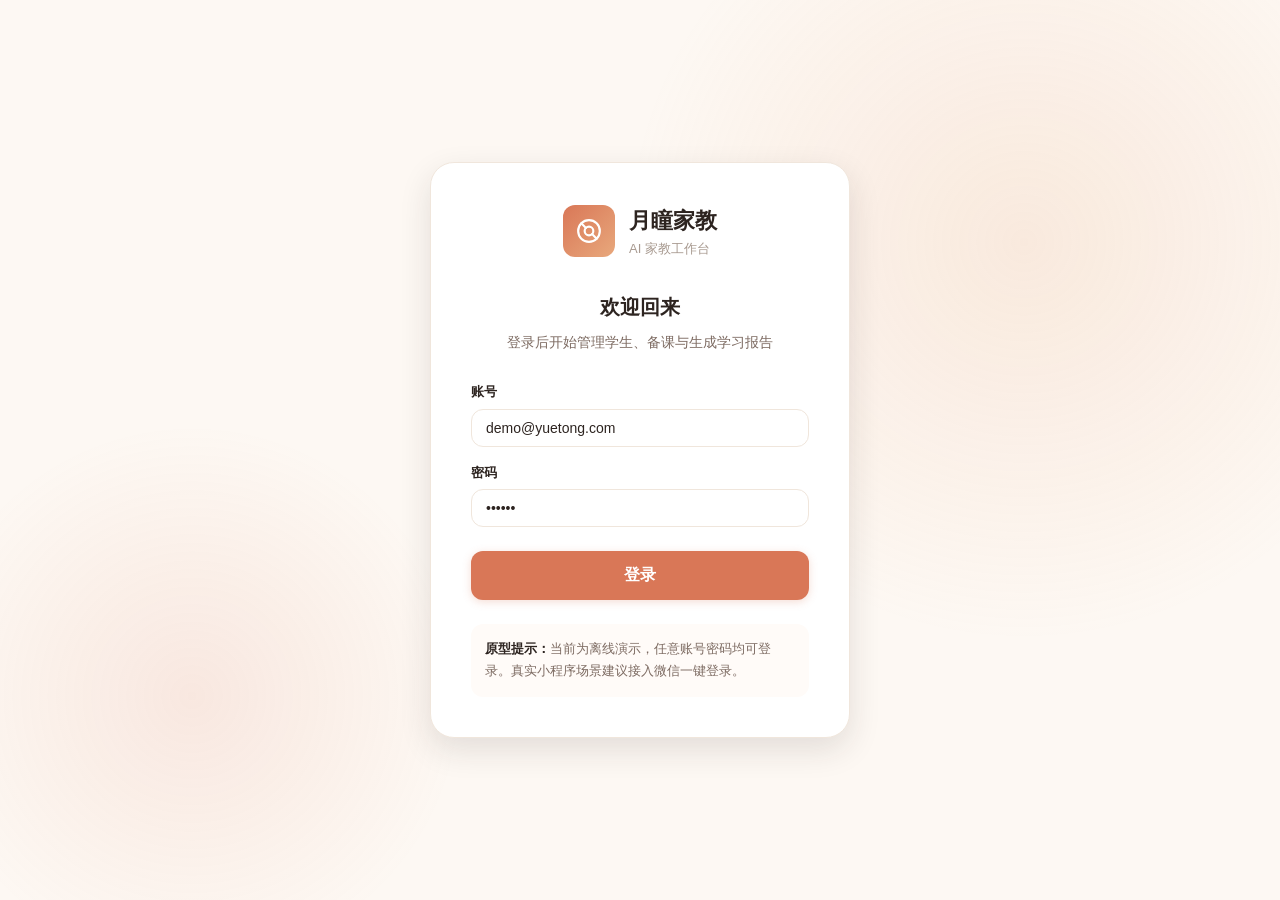
==== login.html @ ea89f26a "Initial commit: Yuetong tutor workbench prototype" ====
<!DOCTYPE html>
<html lang="zh-CN">
<head>
  <meta charset="UTF-8">
  <meta name="viewport" content="width=device-width, initial-scale=1.0, viewport-fit=cover">
  <title>登录 · 月瞳家教工作台</title>
  <link rel="stylesheet" href="styles.css">
  <style>
    .login-page {
      min-height: 100vh;
      display: flex;
      align-items: center;
      justify-content: center;
      padding: 24px;
      position: relative;
      overflow: hidden;
    }
    .login-page::before {
      content: "";
      position: fixed;
      top: -30%;
      right: -20%;
      width: 80vw;
      height: 80vw;
      background: radial-gradient(circle, rgba(232, 168, 124, 0.18) 0%, transparent 55%);
      pointer-events: none;
    }
    .login-page::after {
      content: "";
      position: fixed;
      bottom: -20%;
      left: -15%;
      width: 60vw;
      height: 60vw;
      background: radial-gradient(circle, rgba(217, 119, 87, 0.12) 0%, transparent 50%);
      pointer-events: none;
    }
    .login-card {
      background: var(--surface);
      border: 1px solid var(--border);
      border-radius: var(--radius-xl);
      box-shadow: var(--shadow-lg);
      width: 100%;
      max-width: 420px;
      padding: 40px;
      position: relative;
      z-index: 1;
    }
    .login-brand {
      display: flex;
      align-items: center;
      justify-content: center;
      gap: 14px;
      margin-bottom: 32px;
    }
    .login-brand-icon {
      width: 52px;
      height: 52px;
      border-radius: var(--radius-md);
      background: linear-gradient(135deg, var(--primary), var(--secondary));
      display: flex;
      align-items: center;
      justify-content: center;
      color: #fff;
    }
    .login-brand-text { text-align: left; }
    .login-brand-title { font-size: 22px; font-weight: 700; color: var(--text); }
    .login-brand-subtitle { font-size: 13px; color: var(--text-muted); }
    .login-title { font-size: 20px; font-weight: 600; text-align: center; margin-bottom: 8px; }
    .login-desc { font-size: 14px; color: var(--text-sub); text-align: center; margin-bottom: 28px; }
    .login-hint {
      margin-top: 24px;
      padding: 14px;
      background: var(--surface-elevated);
      border-radius: var(--radius-md);
      font-size: 13px;
      color: var(--text-sub);
      line-height: 1.7;
    }
    .login-hint strong { color: var(--text); }
    @media (max-width: 480px) {
      .login-card { padding: 28px 22px; }
    }
  </style>
</head>
<body>
  <div class="login-page">
    <div class="login-card animate-fade-up">
      <div class="login-brand">
        <div class="login-brand-icon" aria-hidden="true">
          <svg width="26" height="26" viewBox="0 0 24 24" fill="none" stroke="currentColor" stroke-width="2" stroke-linecap="round" stroke-linejoin="round"><circle cx="12" cy="12" r="10"/><circle cx="12" cy="12" r="4"/><path d="m4.93 4.93 4.24 4.24"/><path d="m14.83 14.83 4.24 4.24"/></svg>
        </div>
        <div class="login-brand-text">
          <div class="login-brand-title">月瞳家教</div>
          <div class="login-brand-subtitle">AI 家教工作台</div>
        </div>
      </div>

      <h1 class="login-title">欢迎回来</h1>
      <p class="login-desc">登录后开始管理学生、备课与生成学习报告</p>

      <form id="login-form" onsubmit="return handleLogin(event)">
        <div class="form-group">
          <label class="form-label" for="login-account">账号</label>
          <input type="text" id="login-account" class="input" value="demo@yuetong.com" placeholder="请输入账号">
        </div>
        <div class="form-group">
          <label class="form-label" for="login-password">密码</label>
          <input type="password" id="login-password" class="input" value="123456" placeholder="请输入密码">
        </div>
        <button type="submit" class="btn btn-primary w-full btn-lg" style="margin-top: 8px;">登录</button>
      </form>

      <div class="login-hint">
        <strong>原型提示：</strong>当前为离线演示，任意账号密码均可登录。真实小程序场景建议接入微信一键登录。
      </div>
    </div>
  </div>

  <script src="mock.js"></script>
  <script src="app.js"></script>
  <script>
    function handleLogin(e) {
      e.preventDefault();
      localStorage.setItem('yuetong_logged_in', '1');
      localStorage.removeItem('yuetong_seen_disclaimer');
      window.location.href = 'index.html';
      return false;
    }
  </script>
</body>
</html>
---- styles.css ----
:root {
  --primary: #D97757;
  --primary-hover: #C25E3A;
  --primary-soft: #FDF0EB;
  --secondary: #E8A87C;
  --bg: #FDF8F3;
  --surface: #FFFFFF;
  --surface-elevated: #FFFBF8;
  --border: #F0E6DC;
  --divider: #F5EDE6;
  --text: #2D2420;
  --text-sub: #7D6B62;
  --text-muted: #A89A90;
  --success: #6B9E75;
  --success-soft: #E8F5EA;
  --warning: #E5A853;
  --warning-soft: #FDF3E0;
  --danger: #D15A5A;
  --danger-soft: #FCEAEA;

  --radius-sm: 8px;
  --radius-md: 12px;
  --radius-lg: 16px;
  --radius-xl: 24px;

  --shadow-sm: 0 1px 3px rgba(45, 36, 32, 0.05);
  --shadow-md: 0 4px 14px rgba(45, 36, 32, 0.08);
  --shadow-lg: 0 12px 32px rgba(45, 36, 32, 0.12);

  --sidebar-w: 240px;
  --bottom-nav-h: 64px;
  --max-content: 1200px;
  --gutter: 24px;

  --font-sans: "PingFang SC", "Microsoft YaHei", "Noto Sans SC", sans-serif;
  --font-mono: "SFMono-Regular", "Menlo", "Consolas", monospace;
}

* { box-sizing: border-box; }

html, body {
  margin: 0;
  padding: 0;
  font-family: var(--font-sans);
  background: var(--bg);
  color: var(--text);
  font-size: 14px;
  line-height: 1.6;
  min-height: 100vh;
  -webkit-font-smoothing: antialiased;
}

body {
  overflow-x: hidden;
}

h1, h2, h3, h4, h5, p { margin: 0; }

a { color: inherit; text-decoration: none; }

button, input, select, textarea {
  font-family: inherit;
  font-size: inherit;
  color: inherit;
}

button { cursor: pointer; border: none; background: none; }

ul, ol { margin: 0; padding: 0; list-style: none; }

img { max-width: 100%; display: block; }

/* App Shell */
.app-nav {
  position: fixed;
  inset: 0 auto 0 0;
  width: var(--sidebar-w);
  background: var(--surface);
  border-right: 1px solid var(--border);
  display: flex;
  flex-direction: column;
  padding: 24px 16px;
  z-index: 100;
}

.brand {
  display: flex;
  align-items: center;
  gap: 12px;
  padding: 0 8px 24px;
  border-bottom: 1px solid var(--divider);
  margin-bottom: 16px;
}

.brand-icon {
  width: 40px;
  height: 40px;
  border-radius: var(--radius-md);
  background: linear-gradient(135deg, var(--primary), var(--secondary));
  display: flex;
  align-items: center;
  justify-content: center;
  color: #fff;
  flex-shrink: 0;
}

.brand-title {
  font-size: 18px;
  font-weight: 700;
  color: var(--text);
  line-height: 1.3;
}

.brand-subtitle {
  font-size: 12px;
  color: var(--text-muted);
}

.nav-list { display: flex; flex-direction: column; gap: 4px; flex: 1; }

.nav-list a {
  display: flex;
  align-items: center;
  gap: 12px;
  padding: 12px 14px;
  border-radius: var(--radius-md);
  color: var(--text-sub);
  transition: all 0.2s ease;
  position: relative;
}

.nav-list a:hover {
  background: var(--bg);
  color: var(--text);
}

.nav-list a.active {
  background: var(--primary-soft);
  color: var(--primary);
  font-weight: 600;
}

.nav-list a.active::before {
  content: "";
  position: absolute;
  left: 0;
  top: 50%;
  transform: translateY(-50%);
  width: 4px;
  height: 24px;
  background: var(--primary);
  border-radius: 0 4px 4px 0;
}

.nav-icon { width: 20px; height: 20px; stroke-width: 2; }

.nav-footer {
  padding: 16px 8px 0;
  border-top: 1px solid var(--divider);
  font-size: 12px;
  color: var(--text-muted);
  text-align: center;
}

.app-content {
  margin-left: var(--sidebar-w);
  min-height: 100vh;
  padding: 24px var(--gutter) 48px;
  position: relative;
}

.bottom-nav {
  display: none;
  position: fixed;
  left: 0;
  right: 0;
  bottom: 0;
  height: calc(var(--bottom-nav-h) + env(safe-area-inset-bottom, 0px));
  padding-bottom: env(safe-area-inset-bottom, 0px);
  background: var(--surface);
  border-top: 1px solid var(--border);
  z-index: 100;
}

.bottom-nav-inner {
  display: flex;
  align-items: center;
  justify-content: space-around;
  height: var(--bottom-nav-h);
}

.bottom-nav a {
  display: flex;
  flex-direction: column;
  align-items: center;
  justify-content: center;
  gap: 4px;
  flex: 1;
  height: 100%;
  color: var(--text-muted);
  font-size: 11px;
  transition: all 0.2s ease;
}

.bottom-nav a.active { color: var(--primary); }

.bottom-nav svg { width: 22px; height: 22px; stroke-width: 2; }

/* Page background texture */
.app-content::before {
  content: "";
  position: fixed;
  top: -20%;
  right: -10%;
  width: 60vw;
  height: 60vw;
  background: radial-gradient(circle, rgba(232, 168, 124, 0.12) 0%, transparent 60%);
  pointer-events: none;
  z-index: -1;
}

.app-content::after {
  content: "";
  position: fixed;
  bottom: -10%;
  left: -5%;
  width: 50vw;
  height: 50vw;
  background: radial-gradient(circle, rgba(217, 119, 87, 0.08) 0%, transparent 55%);
  pointer-events: none;
  z-index: -1;
}

/* Layout utilities */
.container { max-width: var(--max-content); margin: 0 auto; }

.page-header {
  display: flex;
  align-items: flex-start;
  justify-content: space-between;
  gap: 16px;
  margin-bottom: 24px;
}

.page-title { font-size: 28px; font-weight: 700; color: var(--text); }
.page-desc { font-size: 14px; color: var(--text-sub); margin-top: 4px; }

.section-title {
  font-size: 18px;
  font-weight: 600;
  margin-bottom: 16px;
  display: flex;
  align-items: center;
  gap: 8px;
}

/* Buttons */
.btn {
  display: inline-flex;
  align-items: center;
  justify-content: center;
  gap: 8px;
  padding: 10px 18px;
  border-radius: var(--radius-md);
  font-size: 14px;
  font-weight: 600;
  transition: all 0.2s ease;
  white-space: nowrap;
}

.btn-primary {
  background: var(--primary);
  color: #fff;
  box-shadow: 0 2px 8px rgba(217, 119, 87, 0.25);
}

.btn-primary:hover { background: var(--primary-hover); transform: translateY(-1px); }
.btn-primary:active { transform: translateY(0); }

.btn-secondary {
  background: var(--primary-soft);
  color: var(--primary);
}

.btn-secondary:hover { background: #F9E4DC; }

.btn-ghost {
  background: transparent;
  color: var(--text-sub);
  border: 1px solid var(--border);
}

.btn-ghost:hover { background: var(--bg); color: var(--text); }

.btn-danger {
  background: var(--danger-soft);
  color: var(--danger);
}

.btn-danger:hover { background: #F8DEDE; }

.btn-sm { padding: 6px 12px; font-size: 13px; border-radius: var(--radius-sm); }
.btn-lg { padding: 14px 24px; font-size: 16px; }

.btn:disabled {
  opacity: 0.5;
  cursor: not-allowed;
  transform: none !important;
}

/* Inputs */
.input, .select, .textarea {
  width: 100%;
  padding: 10px 14px;
  border: 1px solid var(--border);
  border-radius: var(--radius-md);
  background: var(--surface);
  color: var(--text);
  outline: none;
  transition: all 0.2s ease;
}

.input:focus, .select:focus, .textarea:focus {
  border-color: var(--primary);
  box-shadow: 0 0 0 3px rgba(217, 119, 87, 0.12);
}

.input::placeholder, .textarea::placeholder { color: var(--text-muted); }

.select { appearance: none; background-image: url("data:image/svg+xml,%3Csvg xmlns='http://www.w3.org/2000/svg' width='16' height='16' viewBox='0 0 24 24' fill='none' stroke='%237D6B62' stroke-width='2' stroke-linecap='round' stroke-linejoin='round'%3E%3Cpath d='m6 9 6 6 6-6'/%3E%3C/svg%3E"); background-repeat: no-repeat; background-position: right 12px center; padding-right: 36px; }

.textarea { min-height: 100px; resize: vertical; }

.form-label {
  display: block;
  font-size: 13px;
  font-weight: 600;
  color: var(--text);
  margin-bottom: 6px;
}

.form-hint {
  font-size: 12px;
  color: var(--text-muted);
  margin-top: 4px;
}

.form-group { margin-bottom: 16px; }

/* Cards */
.card {
  background: var(--surface);
  border: 1px solid var(--border);
  border-radius: var(--radius-lg);
  box-shadow: var(--shadow-sm);
  transition: all 0.2s ease;
}

.card-hover:hover {
  transform: translateY(-2px);
  box-shadow: var(--shadow-md);
}

.card-body { padding: 20px; }
.card-header {
  padding: 16px 20px;
  border-bottom: 1px solid var(--divider);
  display: flex;
  align-items: center;
  justify-content: space-between;
  gap: 12px;
}

.card-title { font-size: 16px; font-weight: 600; }

/* Stats */
.stat-grid {
  display: grid;
  grid-template-columns: repeat(4, 1fr);
  gap: 16px;
  margin-bottom: 24px;
}

.stat-card { padding: 20px; }
.stat-label { font-size: 13px; color: var(--text-sub); margin-bottom: 6px; }
.stat-value { font-size: 30px; font-weight: 700; color: var(--text); }
.stat-delta {
  font-size: 12px;
  color: var(--success);
  margin-top: 6px;
  display: flex;
  align-items: center;
  gap: 4px;
}

.stat-card-clickable {
  display: block;
  cursor: pointer;
  text-decoration: none;
}

.stat-card-clickable:hover {
  transform: translateY(-2px);
  box-shadow: var(--shadow-md);
  border-color: var(--secondary);
}

.stat-card-clickable .stat-label { color: var(--text-sub); }
.stat-card-clickable .stat-value { color: var(--text); }
.stat-card-clickable .stat-delta { color: var(--primary); }

/* Page layout with sidebar (used by lesson-plan, homework, report) */
.page-layout {
  display: grid;
  grid-template-columns: 320px 1fr;
  gap: 24px;
  align-items: start;
}

.page-layout.sidebar-narrow {
  grid-template-columns: 300px 1fr;
}

@media (max-width: 768px) {
  .page-layout,
  .page-layout.sidebar-narrow {
    grid-template-columns: 1fr;
  }
}

/* Tags */
.tag {
  display: inline-flex;
  align-items: center;
  padding: 4px 10px;
  border-radius: 999px;
  font-size: 12px;
  font-weight: 600;
}

.tag-primary { background: var(--primary-soft); color: var(--primary); }
.tag-secondary { background: var(--bg); color: var(--text-sub); }
.tag-success { background: var(--success-soft); color: var(--success); }
.tag-warning { background: var(--warning-soft); color: var(--warning); }
.tag-danger { background: var(--danger-soft); color: var(--danger); }

/* Tables */
.table-wrap { overflow-x: auto; }
.table { width: 100%; border-collapse: collapse; }
.table th, .table td { padding: 14px 16px; text-align: left; border-bottom: 1px solid var(--divider); }
.table th { font-size: 12px; font-weight: 600; color: var(--text-muted); text-transform: uppercase; letter-spacing: 0.5px; }
.table tbody tr:hover { background: var(--surface-elevated); }

/* Modal / Drawer overlay */
.overlay {
  position: fixed;
  inset: 0;
  background: rgba(45, 36, 32, 0.45);
  z-index: 200;
  display: none;
  align-items: center;
  justify-content: center;
  padding: 16px;
  opacity: 0;
  transition: opacity 0.25s ease;
}

.overlay.open { display: flex; opacity: 1; }

.modal {
  background: var(--surface);
  border-radius: var(--radius-xl);
  width: 100%;
  max-width: 560px;
  max-height: 90vh;
  overflow: hidden;
  box-shadow: var(--shadow-lg);
  transform: translateY(12px);
  transition: transform 0.25s ease;
}

.overlay.open .modal { transform: translateY(0); }

.modal-header {
  padding: 20px 24px;
  border-bottom: 1px solid var(--divider);
  display: flex;
  align-items: center;
  justify-content: space-between;
}

.modal-title { font-size: 18px; font-weight: 600; }

.modal-body { padding: 24px; overflow-y: auto; max-height: calc(90vh - 140px); }

.modal-footer {
  padding: 16px 24px;
  border-top: 1px solid var(--divider);
  display: flex;
  justify-content: flex-end;
  gap: 10px;
}

.drawer {
  position: fixed;
  top: 0;
  right: 0;
  bottom: 0;
  width: 100%;
  max-width: 520px;
  background: var(--surface);
  box-shadow: var(--shadow-lg);
  z-index: 210;
  transform: translateX(100%);
  transition: transform 0.3s ease;
  display: flex;
  flex-direction: column;
}

.drawer.open { transform: translateX(0); }

.drawer-header {
  padding: 20px 24px;
  border-bottom: 1px solid var(--divider);
  display: flex;
  align-items: center;
  justify-content: space-between;
}

.drawer-body { flex: 1; overflow-y: auto; padding: 24px; }

.drawer-footer {
  padding: 16px 24px;
  border-top: 1px solid var(--divider);
  display: flex;
  justify-content: flex-end;
  gap: 10px;
}

.close-btn {
  width: 32px;
  height: 32px;
  border-radius: var(--radius-md);
  display: flex;
  align-items: center;
  justify-content: center;
  color: var(--text-sub);
}

.close-btn:hover { background: var(--bg); color: var(--text); }

/* Empty state */
.empty-state {
  text-align: center;
  padding: 48px 24px;
  color: var(--text-sub);
}

.empty-icon {
  width: 64px;
  height: 64px;
  margin: 0 auto 16px;
  background: var(--bg);
  border-radius: 50%;
  display: flex;
  align-items: center;
  justify-content: center;
  color: var(--text-muted);
}

.empty-title { font-size: 16px; font-weight: 600; color: var(--text); margin-bottom: 6px; }
.empty-desc { font-size: 14px; margin-bottom: 20px; }

/* Toast */
.toast-container {
  position: fixed;
  top: 20px;
  left: 50%;
  transform: translateX(-50%);
  z-index: 300;
  display: flex;
  flex-direction: column;
  gap: 10px;
  pointer-events: none;
}

.toast {
  background: var(--surface);
  border: 1px solid var(--border);
  border-radius: var(--radius-md);
  padding: 12px 18px;
  box-shadow: var(--shadow-md);
  display: flex;
  align-items: center;
  gap: 10px;
  font-size: 14px;
  color: var(--text);
  pointer-events: auto;
  animation: toastIn 0.3s ease;
}

.toast.success { border-left: 4px solid var(--success); }
.toast.error { border-left: 4px solid var(--danger); }

@keyframes toastIn {
  from { opacity: 0; transform: translateY(-10px); }
  to { opacity: 1; transform: translateY(0); }
}

/* Loader */
.loader {
  width: 20px;
  height: 20px;
  border: 2px solid var(--border);
  border-top-color: var(--primary);
  border-radius: 50%;
  animation: spin 0.8s linear infinite;
}

@keyframes spin { to { transform: rotate(360deg); } }

.loading-state {
  display: flex;
  flex-direction: column;
  align-items: center;
  justify-content: center;
  padding: 48px;
  color: var(--text-sub);
  gap: 12px;
}

.loading-state .loader { width: 32px; height: 32px; }

/* Skeleton */
.skeleton {
  background: linear-gradient(90deg, var(--divider) 25%, var(--bg) 50%, var(--divider) 75%);
  background-size: 200% 100%;
  border-radius: var(--radius-md);
  animation: shimmer 1.5s infinite;
}

@keyframes shimmer {
  0% { background-position: 200% 0; }
  100% { background-position: -200% 0; }
}

/* Page animations */
.animate-fade-up {
  animation: fadeUp 0.5s ease forwards;
  opacity: 0;
}

@keyframes fadeUp {
  from { opacity: 0; transform: translateY(12px); }
  to { opacity: 1; transform: translateY(0); }
}

.stagger-1 { animation-delay: 0.05s; }
.stagger-2 { animation-delay: 0.1s; }
.stagger-3 { animation-delay: 0.15s; }
.stagger-4 { animation-delay: 0.2s; }
.stagger-5 { animation-delay: 0.25s; }

/* Utility */
.flex { display: flex; }
.flex-col { flex-direction: column; }
.items-center { align-items: center; }
.justify-between { justify-content: space-between; }
.gap-4 { gap: 4px; }
.gap-8 { gap: 8px; }
.gap-12 { gap: 12px; }
.gap-16 { gap: 16px; }
.gap-24 { gap: 24px; }
.mt-8 { margin-top: 8px; }
.mt-16 { margin-top: 16px; }
.mt-24 { margin-top: 24px; }
.mb-16 { margin-bottom: 16px; }
.mb-24 { margin-bottom: 24px; }
.w-full { width: 100%; }
.text-center { text-align: center; }
.text-muted { color: var(--text-muted); }
.text-sub { color: var(--text-sub); }
.text-primary { color: var(--primary); }
.font-medium { font-weight: 500; }
.font-semibold { font-weight: 600; }
.hidden { display: none !important; }

/* Responsive */
@media (max-width: 1024px) {
  .stat-grid { grid-template-columns: repeat(2, 1fr); }
}

@media (max-width: 768px) {
  .app-nav { display: none; }
  .app-content { margin-left: 0; margin-bottom: calc(var(--bottom-nav-h) + 16px); padding: 16px; }
  .bottom-nav { display: block; }
  .page-title { font-size: 22px; }
  .stat-grid { grid-template-columns: repeat(2, 1fr); gap: 12px; }
  .stat-card { padding: 16px; }
  .stat-value { font-size: 24px; }
  .page-header { flex-direction: column; }
  .drawer { max-width: 100%; }
}

@media (max-width: 480px) {
  .stat-grid { grid-template-columns: 1fr; }
  .btn { padding: 8px 14px; }
  .modal { max-height: 95vh; }
}
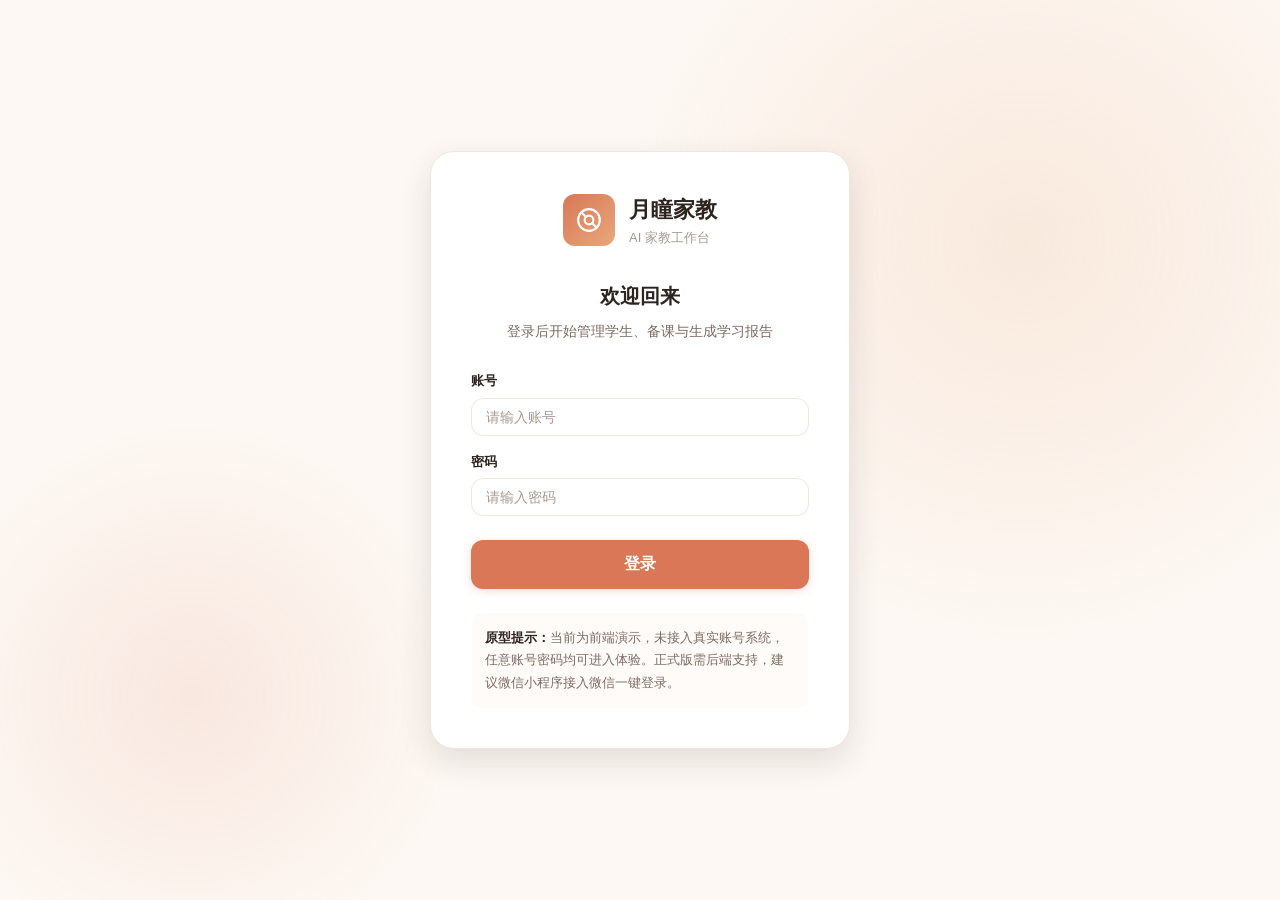
==== commit db850bd5: "Clear login form placeholders and clarify prototype auth disclaimer" ====
--- a/login.html
+++ b/login.html
@@ -102,17 +102,17 @@
       <form id="login-form" onsubmit="return handleLogin(event)">
         <div class="form-group">
           <label class="form-label" for="login-account">账号</label>
-          <input type="text" id="login-account" class="input" value="demo@yuetong.com" placeholder="请输入账号">
+          <input type="text" id="login-account" class="input" placeholder="请输入账号">
         </div>
         <div class="form-group">
           <label class="form-label" for="login-password">密码</label>
-          <input type="password" id="login-password" class="input" value="123456" placeholder="请输入密码">
+          <input type="password" id="login-password" class="input" placeholder="请输入密码">
         </div>
         <button type="submit" class="btn btn-primary w-full btn-lg" style="margin-top: 8px;">登录</button>
       </form>
 
       <div class="login-hint">
-        <strong>原型提示：</strong>当前为离线演示，任意账号密码均可登录。真实小程序场景建议接入微信一键登录。
+        <strong>原型提示：</strong>当前为前端演示，未接入真实账号系统，任意账号密码均可进入体验。正式版需后端支持，建议微信小程序接入微信一键登录。
       </div>
     </div>
   </div>
--- a/styles.css
+++ b/styles.css
@@ -477,6 +477,8 @@
   box-shadow: var(--shadow-lg);
   transform: translateY(12px);
   transition: transform 0.25s ease;
+  display: flex;
+  flex-direction: column;
 }
 
 .overlay.open .modal { transform: translateY(0); }
@@ -489,9 +491,10 @@
   justify-content: space-between;
 }
 
-.modal-title { font-size: 18px; font-weight: 600; }
-
-.modal-body { padding: 24px; overflow-y: auto; max-height: calc(90vh - 140px); }
+.modal-title { font-size: 18px; font-weight: 600; display: flex; align-items: center; gap: 8px; }
+.modal-title svg { width: 20px; height: 20px; flex-shrink: 0; }
+
+.modal-body { padding: 24px; overflow-y: auto; flex: 1 1 auto; min-height: 0; }
 
 .modal-footer {
   padding: 16px 24px;
@@ -705,5 +708,11 @@
 @media (max-width: 480px) {
   .stat-grid { grid-template-columns: 1fr; }
   .btn { padding: 8px 14px; }
-  .modal { max-height: 95vh; }
-}
+  .modal { max-height: 95vh; border-radius: var(--radius-lg); }
+  .modal-header { padding: 16px 18px; }
+  .modal-body { padding: 16px 18px; font-size: 14px; }
+  .modal-footer { padding: 12px 18px; }
+  .modal-title { font-size: 16px; }
+  .modal-title svg { width: 18px; height: 18px; }
+  .overlay { padding: 10px; align-items: flex-end; }
+}
